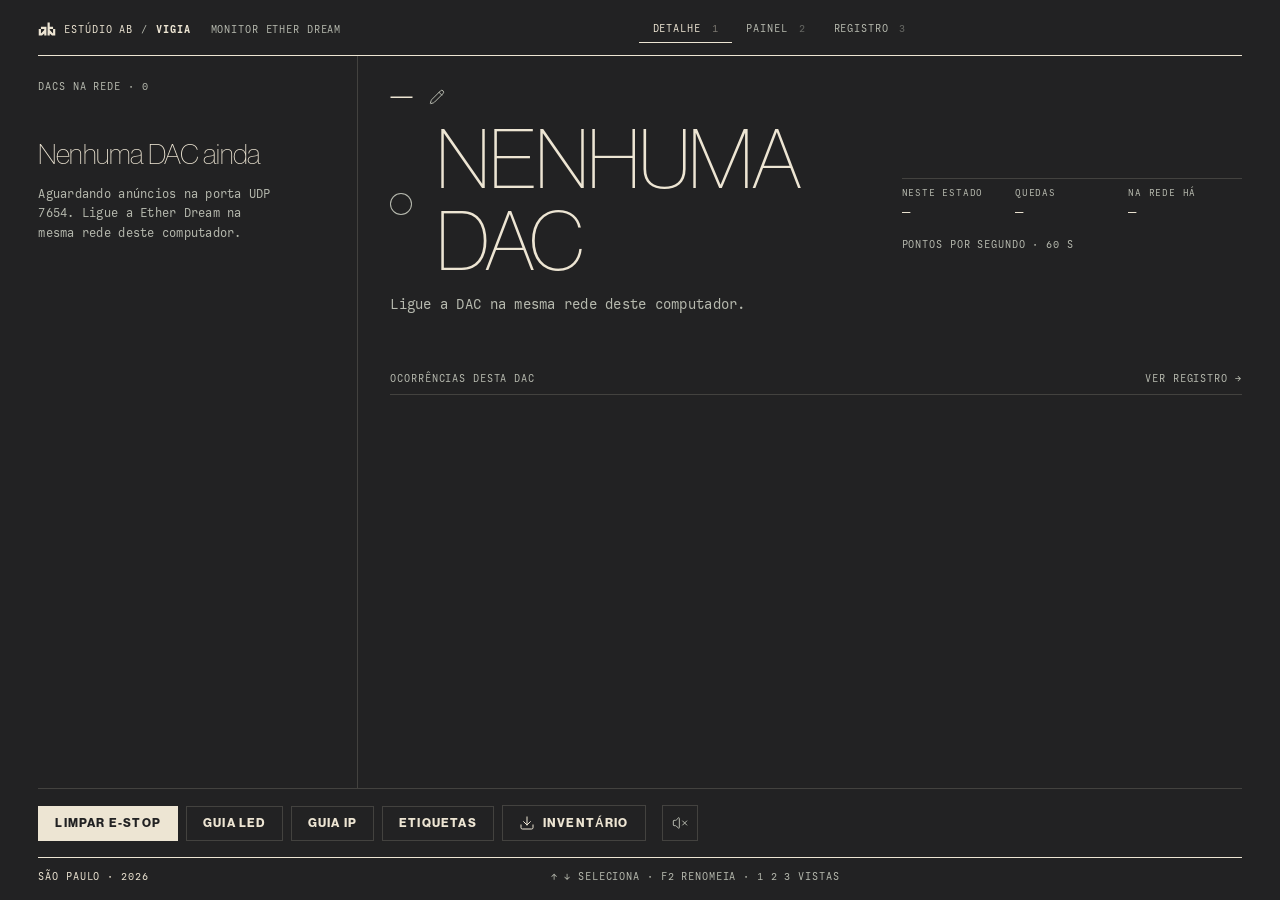
==== vigia/infra/web/static/index.html @ c15ce01a "Vigia 1.0.0: monitor de DACs Ether Dream Primeira versão do Vigia, monitor de rede para as DACs de l" ====
<!doctype html>
<html lang="pt-BR">
<head>
<meta charset="utf-8">
<meta name="viewport" content="width=device-width, initial-scale=1">
<meta name="vigia-token" content="{{TOKEN}}">
<title>Vigia</title>
<link rel="icon" href="assets/favicon.svg" type="image/svg+xml">
<link rel="stylesheet" href="colors_and_type.css">
<link rel="stylesheet" href="tema-escuro.css">
<link rel="stylesheet" href="app.css">
</head>
<body>
<div class="app" id="app">

  <header class="rail rail--top">
    <div class="rail__brand">
      <span class="glyph" data-logo="symbol"></span>
      <span>ESTÚDIO AB</span><span class="rail__sep">/</span><strong>VIGIA</strong>
      <span class="rail__muted">MONITOR ETHER DREAM</span>
    </div>
    <nav class="tabs" role="tablist" aria-label="Vistas">
      <button class="tab" role="tab" data-view="detalhe" aria-selected="true">DETALHE <kbd>1</kbd></button>
      <button class="tab" role="tab" data-view="painel" aria-selected="false">PAINEL <kbd>2</kbd></button>
      <button class="tab" role="tab" data-view="registro" aria-selected="false">REGISTRO <kbd>3</kbd> <span class="tab__badge" id="badge" hidden></span></button>
    </nav>
    <div class="rail__status">
      <span id="rail-mode" class="rail__flag" hidden></span>
      <span id="rail-placas" class="rail__muted"></span>
      <span id="rail-relogio"></span>
    </div>
  </header>

  <div class="alerta" id="alerta" role="alert" hidden>
    <span class="alerta__rotulo">ALERTA</span>
    <span class="alerta__texto" id="alerta-texto"></span>
    <span class="alerta__mais" id="alerta-mais"></span>
    <button class="btn btn--inv" id="alerta-ok">CIENTE</button>
  </div>

  <main class="vistas">
    <!-- DETALHE -->
    <section class="vista vista--detalhe" id="vista-detalhe" data-view="detalhe">
      <aside class="lista" aria-label="DACs na rede">
        <div class="eyebrow lista__head">
          <span>DACS NA REDE · <span id="contagem">0</span></span>
          <span id="resumo" class="lista__resumo"></span>
        </div>
        <ul class="lista__itens" id="lista" role="listbox" aria-label="DACs" tabindex="0"></ul>
        <div class="vazio" id="lista-vazia">
          <p class="vazio__titulo">Nenhuma DAC ainda</p>
          <p class="vazio__texto" id="vazio-texto">Aguardando anúncios na porta UDP 7654. Ligue a Ether Dream na mesma rede deste computador.</p>
        </div>
      </aside>

      <div class="detalhe" id="detalhe">
        <div class="hero">
          <div class="hero__principal">
            <div class="hero__id">
              <h2 class="hero__nome" id="d-nome" title="Duplo clique ou F2 para renomear">—</h2>
              <button class="icone-btn" id="d-lapis" aria-label="Renomear" data-icon="pencil"></button>
              <span class="hero__end mono" id="d-end"></span>
            </div>
            <div class="hero__estado">
              <span class="led led--xl" id="d-led"></span>
              <h1 class="estado" id="d-estado">NENHUMA DAC</h1>
            </div>
            <p class="motivo" id="d-motivo">Ligue a DAC na mesma rede deste computador.</p>
          </div>
          <div class="hero__lado">
            <dl class="meta" id="d-meta">
              <div><dt>NESTE ESTADO</dt><dd id="d-desde">—</dd></div>
              <div><dt>QUEDAS</dt><dd id="d-quedas">—</dd></div>
              <div><dt>NA REDE HÁ</dt><dd id="d-visto">—</dd></div>
            </dl>
            <figure class="spark" id="spark">
              <figcaption class="eyebrow"><span>PONTOS POR SEGUNDO · 60 S</span><span id="spark-valor" class="spark__valor"></span></figcaption>
              <svg id="spark-svg" preserveAspectRatio="none" role="img" aria-label="Taxa de pontos nos últimos 60 segundos"></svg>
              <div class="spark__tip" id="spark-tip" hidden></div>
            </figure>
          </div>
        </div>

        <div class="aviso" id="aviso" hidden>
          <span class="aviso__texto" id="aviso-texto"></span>
          <div class="aviso__acoes">
            <button class="btn btn--linha" id="aviso-pc" data-cmd>REDE DO PC</button>
            <button class="btn btn--linha" data-modal="ip">IP DA ED4</button>
          </div>
        </div>

        <div class="cartoes" id="cartoes"></div>

        <section class="recentes" aria-label="Ocorrências desta DAC">
          <div class="eyebrow recentes__head"><span>OCORRÊNCIAS DESTA DAC</span><button class="link" data-goto="registro">VER REGISTRO →</button></div>
          <ol class="recentes__lista" id="recentes"></ol>
        </section>
      </div>
    </section>

    <!-- PAINEL -->
    <section class="vista vista--painel" id="vista-painel" data-view="painel" hidden>
      <div class="painel__head">
        <p class="eyebrow">TODAS AS DACS · <span id="painel-contagem">0</span></p>
        <p class="painel__legenda" id="painel-legenda"></p>
      </div>
      <div class="painel" id="painel"></div>
    </section>

    <!-- REGISTRO -->
    <section class="vista vista--registro" id="vista-registro" data-view="registro" hidden>
      <div class="registro__head">
        <div class="filtros" role="group" aria-label="Filtro">
          <button class="chip is-on" data-filtro="todas">TODAS</button>
          <button class="chip" data-filtro="alertas">SÓ ALERTAS</button>
          <button class="chip" data-filtro="dac">SÓ A DAC SELECIONADA</button>
        </div>
        <button class="btn btn--linha" id="exportar-registro"><span data-icon="download"></span>EXPORTAR REGISTRO</button>
      </div>
      <table class="tabela">
        <thead><tr><th class="tabela__hora">HORÁRIO</th><th class="tabela__tipo">TIPO</th><th>OCORRÊNCIA</th></tr></thead>
        <tbody id="registro"></tbody>
      </table>
      <p class="vazio__texto registro__vazio" id="registro-vazio" hidden>Nada registrado ainda.</p>
    </section>
  </main>

  <footer class="acoes">
    <div class="acoes__botoes">
      <button class="btn btn--primario" id="btn-clear" data-cmd>LIMPAR E-STOP</button>
      <button class="btn btn--linha" data-modal="led">GUIA LED</button>
      <button class="btn btn--linha" data-modal="ip">GUIA IP</button>
      <button class="btn btn--linha" data-modal="etiquetas">ETIQUETAS</button>
      <button class="btn btn--linha" id="btn-inventario"><span data-icon="download"></span>INVENTÁRIO</button>
      <button class="icone-btn icone-btn--caixa" id="btn-som" aria-pressed="false" title="Som de alerta"></button>
    </div>
    <p class="log" id="log" aria-live="polite"></p>
  </footer>

  <div class="rail rail--bottom">
    <span>SÃO PAULO · 2026</span>
    <span id="rail-atalhos" class="rail__muted">↑ ↓ SELECIONA · F2 RENOMEIA · 1 2 3 VISTAS</span>
    <span id="rail-info"></span>
  </div>
</div>

<!-- confirmação do Clear E-Stop -->
<dialog class="modal modal--estreito" id="modal-confirmar">
  <header class="modal__rail"><span>CONFIRMAR</span><button class="icone-btn" data-fechar aria-label="Fechar" data-icon="x"></button></header>
  <div class="modal__corpo">
    <h3 class="modal__titulo" id="confirmar-titulo">A DAC pode estar tocando</h3>
    <p class="modal__texto">Conectar agora interrompe a saída do laser na Ether Dream 4. Envie o Clear E-Stop só se tiver certeza de que ninguém está usando o projetor.</p>
  </div>
  <footer class="modal__acoes">
    <button class="btn btn--linha" data-fechar>CANCELAR</button>
    <button class="btn btn--perigo" id="confirmar-ok">ENVIAR MESMO ASSIM</button>
  </footer>
</dialog>

<!-- guia do LED -->
<dialog class="modal" id="modal-led">
  <header class="modal__rail"><span>GUIA DO LED · ETHER DREAM 4</span><button class="icone-btn" data-fechar aria-label="Fechar" data-icon="x"></button></header>
  <div class="modal__corpo">
    <ul class="leds">
      <li><span class="led-fisico led-fisico--ciano"></span><b>VERDE-CIANO</b><span>Ociosa.</span></li>
      <li><span class="led-fisico led-fisico--branco"></span><b>BRANCO</b><span>Tocando.</span></li>
      <li><span class="led-fisico led-fisico--ciano"></span><b>E-STOP</b><span>O LED não muda. Só o Vigia mostra o E-stop.</span></li>
      <li><span class="led-fisico led-fisico--ciano led-fisico--pisca"></span><b>PISCANDO</b><span>Falha de rede: cabo, switch ou IP.</span></li>
      <li><span class="led-fisico led-fisico--vermelho"></span><b>VERMELHO</b><span>Veja o estado no Vigia. Em E-STOP, limpe. Travada, desligue por 1 minuto.</span></li>
    </ul>
    <p class="modal__nota">As cores acima são as do LED físico da placa, não da interface. Sem tabela oficial do fabricante: observadas em campo.</p>
  </div>
</dialog>

<!-- guia de IP -->
<dialog class="modal" id="modal-ip">
  <header class="modal__rail"><span>GUIA DE IP · <span id="ip-para">ETHER DREAM</span></span><button class="icone-btn" data-fechar aria-label="Fechar" data-icon="x"></button></header>
  <div class="modal__corpo guia">
    <section class="guia__secao">
      <h3 class="guia__titulo"><span class="guia__letra">A</span>MUDAR O COMPUTADOR <em>mais rápido</em></h3>
      <ol class="guia__passos">
        <li id="ip-passo-caminho"></li>
        <li>IP fixo na faixa da DAC: <code class="guia__valor" id="ip-pc"></code></li>
      </ol>
      <button class="btn btn--linha" id="ip-abrir-rede" data-cmd><span data-icon="external"></span>ABRIR AJUSTES DE REDE</button>
    </section>
    <section class="guia__secao">
      <h3 class="guia__titulo"><span class="guia__letra">B</span>MUDAR A ED4</h3>
      <ol class="guia__passos">
        <li>Cabo USB-C de dados no computador: a ED4 aparece como pendrive.</li>
        <li>Criar <code>ip.txt</code> na raiz, com valores para a rede deste computador<span id="ip-placa"></span>:
          <div class="codigo"><pre id="ip-txt"></pre><button class="btn btn--linha" id="ip-copiar"><span data-icon="copy"></span>COPIAR</button></div>
        </li>
        <li>Ejetar e religar a DAC.</li>
      </ol>
      <p class="modal__nota">Para voltar ao DHCP, apague o <code>ip.txt</code>. Sem servidor DHCP, DAC e computador usam 169.254.x.x e se encontram sozinhos.</p>
    </section>
  </div>
</dialog>

<!-- etiquetas -->
<dialog class="modal modal--largo" id="modal-etiquetas">
  <header class="modal__rail"><span>ETIQUETAS · ETHER DREAM</span><button class="icone-btn" data-fechar aria-label="Fechar" data-icon="x"></button></header>
  <div class="modal__corpo">
    <p class="modal__texto">Marque as DACs que vão para a folha. Cada etiqueta tem 70 × 32 mm, com nome, MAC e IP.</p>
    <div class="etiquetas" id="etiquetas"></div>
    <p class="vazio__texto" id="etiquetas-vazio" hidden>Nenhuma DAC para etiquetar.</p>
  </div>
  <footer class="modal__acoes">
    <button class="link" id="etiquetas-todas">MARCAR TODAS</button>
    <button class="btn btn--primario" id="etiquetas-imprimir"><span data-icon="printer"></span>IMPRIMIR</button>
  </footer>
</dialog>

<script src="assets/logo.js"></script>
<script type="module" src="js/app.js"></script>
</body>
</html>
---- vigia/infra/web/static/colors_and_type.css ----
/* ─────────────────────────────────────────────────────────────────
   Estúdio AB — design tokens
   Source: ESTÚDIO AB Brandbook (2025-01)
   ─────────────────────────────────────────────────────────────── */

/* Type — webfonts ----------------------------------------------- */
/* Both brand fonts are loaded locally from `fonts/`:
   • Neue Haas Grotesk Display (Linotype trial) — display + UI.
   • Calling Code (Regular + Bold) — mono / body / labels.
   No web substitutes; the brandbook spec is satisfied directly. */

@font-face {
  font-family: 'Neue Haas Grotesk Display';
  font-weight: 200;
  font-style: normal;
  font-display: swap;
  src: url('fonts/NeueHaasGrotDisp-25XThin-Trial.otf') format('opentype');
}
@font-face {
  font-family: 'Neue Haas Grotesk Display';
  font-weight: 200;
  font-style: italic;
  font-display: swap;
  src: url('fonts/NeueHaasGrotDisp-26XThinItalic-Trial.otf') format('opentype');
}
@font-face {
  font-family: 'Neue Haas Grotesk Display';
  font-weight: 300;
  font-style: normal;
  font-display: swap;
  src: url('fonts/NeueHaasGrotDisp-35Thin-Trial.otf') format('opentype');
}
@font-face {
  font-family: 'Neue Haas Grotesk Display';
  font-weight: 300;
  font-style: italic;
  font-display: swap;
  src: url('fonts/NeueHaasGrotDisp-36ThinItalic-Trial.otf') format('opentype');
}
@font-face {
  font-family: 'Neue Haas Grotesk Display';
  font-weight: 400;
  font-style: normal;
  font-display: swap;
  src: url('fonts/NeueHaasGrotDisp-55Roman-Trial.otf') format('opentype');
}
@font-face {
  font-family: 'Neue Haas Grotesk Display';
  font-weight: 400;
  font-style: italic;
  font-display: swap;
  src: url('fonts/NeueHaasGrotDisp-56Italic-Trial.otf') format('opentype');
}
@font-face {
  font-family: 'Neue Haas Grotesk Display';
  font-weight: 500;
  font-style: normal;
  font-display: swap;
  src: url('fonts/NeueHaasGrotDisp-65Medium-Trial.otf') format('opentype');
}
@font-face {
  font-family: 'Neue Haas Grotesk Display';
  font-weight: 500;
  font-style: italic;
  font-display: swap;
  src: url('fonts/NeueHaasGrotDisp-66MediumItalic-Trial.otf') format('opentype');
}
@font-face {
  font-family: 'Neue Haas Grotesk Display';
  font-weight: 700;
  font-style: normal;
  font-display: swap;
  src: url('fonts/NeueHaasGrotDisp-75Bold-Trial.otf') format('opentype');
}
@font-face {
  font-family: 'Neue Haas Grotesk Display';
  font-weight: 700;
  font-style: italic;
  font-display: swap;
  src: url('fonts/NeueHaasGrotDisp-76BoldItalic-Trial.otf') format('opentype');
}
@font-face {
  font-family: 'Neue Haas Grotesk Display';
  font-weight: 900;
  font-style: normal;
  font-display: swap;
  src: url('fonts/NeueHaasGrotDisp-95Black-Trial.otf') format('opentype');
}
@font-face {
  font-family: 'Neue Haas Grotesk Display';
  font-weight: 900;
  font-style: italic;
  font-display: swap;
  src: url('fonts/NeueHaasGrotDisp-96BlackItalic-Trial.otf') format('opentype');
}

@import url('https://fonts.googleapis.com/css2?family=Sometype+Mono:wght@400;500;700&display=swap'); /* legacy fallback */

@font-face {
  font-family: 'Calling Code';
  font-weight: 400;
  font-style: normal;
  font-display: swap;
  src: url('fonts/CallingCode-Regular.otf') format('opentype');
}

@font-face {
  font-family: 'Calling Code';
  font-weight: 700;
  font-style: normal;
  font-display: swap;
  src: url('fonts/CallingCode-Bold.ttf') format('truetype');
}

:root {
  /* ───── Primary palette (neutrals) ───────────────────────────── */
  --ab-ink:        #222223; /* near-black, brand "preto" */
  --ab-bark:      #453B32;  /* warm dark brown */
  --ab-sage:     #B7BAAF;   /* desaturated green-grey — the brandbook background */
  --ab-bone:    #EDE5D3;    /* warm off-white */

  /* ───── Secondary palette (accents) ──────────────────────────── */
  --ab-ember:    #BF4128;   /* burnt orange/red */
  --ab-amber:    #EEA244;   /* warm yellow */
  --ab-steel:    #4B657E;   /* slate blue */
  --ab-plum:     #582D40;   /* deep wine */
  --ab-moss:     #89993E;   /* olive green */
  --ab-garnet:   #8A1D33;   /* deep red */

  /* ───── Semantic surfaces ────────────────────────────────────── */
  --ab-bg:        var(--ab-bone);   /* canonical brandbook background — warm paper */
  --ab-bg-sage:   var(--ab-sage);   /* secondary surface (cool grey-green) */
  --ab-bg-ink:    var(--ab-ink);    /* dark mode */
  --ab-fg:        var(--ab-ink);    /* default text on light bg */
  --ab-fg-muted:  #45463F;          /* darker sage for de-emphasised text */
  --ab-fg-inv:    var(--ab-bone);   /* text on dark bg */
  --ab-rule:      var(--ab-ink);    /* hairline rules — full ink */
  --ab-rule-soft: rgba(34, 34, 35, 0.18);

  /* ───── Typography ───────────────────────────────────────────── */
  --ab-font-sans: 'Neue Haas Grotesk Display', 'Helvetica Neue', Helvetica, Arial, sans-serif;
  --ab-font-mono: 'Calling Code', 'Sometype Mono', ui-monospace, 'SFMono-Regular', Menlo, monospace;
  --ab-font-display: var(--ab-font-sans);

  --ab-w-thin:    200;
  --ab-w-regular: 400;
  --ab-w-medium:  500;
  --ab-w-bold:    700;

  --ab-tracking-tight:  -0.02em;
  --ab-tracking-normal:  0;
  --ab-tracking-wide:   0.08em;   /* used in eyebrow/header rules */
  --ab-tracking-mono:   0.02em;

  --ab-leading-tight: 1.05;
  --ab-leading-snug:  1.25;
  --ab-leading-body:  1.5;

  /* Type scale — calibrated against brandbook page proportions */
  --ab-size-display: clamp(64px, 10vw, 160px);
  --ab-size-h1:      clamp(40px, 5vw, 72px);
  --ab-size-h2:      clamp(28px, 3.4vw, 44px);
  --ab-size-h3:      20px;
  --ab-size-body:    15px;
  --ab-size-small:   13px;
  --ab-size-eyebrow: 11px;

  /* ───── Spacing (8pt scale) ──────────────────────────────────── */
  --ab-space-1:  4px;
  --ab-space-2:  8px;
  --ab-space-3:  12px;
  --ab-space-4:  16px;
  --ab-space-5:  24px;
  --ab-space-6:  32px;
  --ab-space-7:  48px;
  --ab-space-8:  64px;
  --ab-space-9:  96px;
  --ab-space-10: 128px;

  /* ───── Radii — squared identity, used sparingly ─────────────── */
  --ab-radius-0: 0px;
  --ab-radius-1: 2px;
  --ab-radius-2: 4px;
  --ab-radius-pill: 999px;

  /* ───── Borders & rules ──────────────────────────────────────── */
  --ab-border-hair:  1px solid var(--ab-rule);
  --ab-border-soft:  1px solid var(--ab-rule-soft);

  /* ───── Elevation — flat brand, very minimal shadow ──────────── */
  --ab-shadow-0: none;
  --ab-shadow-1: 0 1px 0 rgba(34,34,35,0.12);
  --ab-shadow-2: 0 8px 24px rgba(34,34,35,0.10);

        /* ───── Signature gradient ──────────────────────────────────── */
  /* A wide horizontal sweep — plum on the left, steel under-shadowing
     it, sage filling the centre, moss subtly bleeding up from below,
     amber on the right. Matches the brandbook gradient field reference
     (assets/gradient_field.png). */
  --ab-gradient-signature:
    radial-gradient(70% 110% at -5% 70%,  var(--ab-steel) 0%, transparent 55%),
    radial-gradient(50% 130% at -2% 25%,  var(--ab-plum)  0%, transparent 60%),
    radial-gradient(45% 130% at 102% 50%, var(--ab-amber) 0%, transparent 55%),
    radial-gradient(80% 60% at 55% 130%,  var(--ab-moss)  0%, transparent 75%),
    var(--ab-sage);

  /* Motion */
  --ab-ease:        cubic-bezier(0.22, 1, 0.36, 1);
  --ab-ease-quick:  cubic-bezier(0.4, 0, 0.2, 1);
  --ab-dur-fast:    140ms;
  --ab-dur-base:    240ms;
  --ab-dur-slow:    520ms;
}

/* ───── Semantic typography classes ───────────────────────────── */
.ab-display {
  font-family: var(--ab-font-display);
  font-weight: var(--ab-w-thin);
  font-size: var(--ab-size-display);
  line-height: var(--ab-leading-tight);
  letter-spacing: var(--ab-tracking-tight);
  color: var(--ab-fg);
}

.ab-h1 {
  font-family: var(--ab-font-sans);
  font-weight: var(--ab-w-thin);
  font-size: var(--ab-size-h1);
  line-height: var(--ab-leading-tight);
  letter-spacing: var(--ab-tracking-tight);
}

.ab-h2 {
  font-family: var(--ab-font-sans);
  font-weight: var(--ab-w-bold);
  font-size: var(--ab-size-h2);
  line-height: var(--ab-leading-snug);
  letter-spacing: var(--ab-tracking-tight);
  text-transform: uppercase;
}

.ab-h3 {
  font-family: var(--ab-font-sans);
  font-weight: var(--ab-w-bold);
  font-size: var(--ab-size-h3);
  line-height: var(--ab-leading-snug);
  text-transform: uppercase;
}

.ab-eyebrow {
  font-family: var(--ab-font-mono);
  font-weight: var(--ab-w-regular);
  font-size: var(--ab-size-eyebrow);
  line-height: 1;
  letter-spacing: var(--ab-tracking-wide);
  text-transform: uppercase;
  color: var(--ab-fg);
}

.ab-body {
  font-family: var(--ab-font-mono);
  font-weight: var(--ab-w-regular);
  font-size: var(--ab-size-body);
  line-height: var(--ab-leading-body);
  color: var(--ab-fg);
}

.ab-body-sans {
  font-family: var(--ab-font-sans);
  font-weight: var(--ab-w-regular);
  font-size: var(--ab-size-body);
  line-height: var(--ab-leading-body);
  letter-spacing: 0;
  color: var(--ab-fg);
}

.ab-small {
  font-family: var(--ab-font-mono);
  font-size: var(--ab-size-small);
  line-height: var(--ab-leading-snug);
  letter-spacing: var(--ab-tracking-mono);
}

.ab-mono {
  font-family: var(--ab-font-mono);
  letter-spacing: var(--ab-tracking-mono);
}

/* ───── Brandbook page chrome — rules with corner labels ───── */
.ab-page-rule-top,
.ab-page-rule-bottom {
  position: relative;
  border-top: var(--ab-border-hair);
  display: flex;
  justify-content: space-between;
  padding: 8px 0 0;
  font-family: var(--ab-font-mono);
  font-size: var(--ab-size-eyebrow);
  letter-spacing: var(--ab-tracking-wide);
  text-transform: uppercase;
}
---- vigia/infra/web/static/tema-escuro.css ----
/* ─────────────────────────────────────────────────────────────────
   Vigia — modo escuro do design system Estúdio AB
   A superfície passa a ser ink (--ab-bg-ink, prevista pelo sistema
   como "dark mode") e o texto, bone. Só os aliases semânticos mudam:
   a paleta, a tipografia e os demais tokens vêm de colors_and_type.css.
   ─────────────────────────────────────────────────────────────── */
:root {
  --ab-bg:        var(--ab-ink);
  --ab-fg:        var(--ab-bone);
  --ab-fg-muted:  var(--ab-sage);            /* sage sobre ink: par válido do brandbook */
  --ab-fg-inv:    var(--ab-ink);
  --ab-rule:      var(--ab-bone);
  --ab-rule-soft: rgba(237, 229, 211, 0.16);
  color-scheme: dark;
}
---- vigia/infra/web/static/app.css ----
/* ─────────────────────────────────────────────────────────────────
   Vigia — interface
   Tokens: colors_and_type.css (design system) + tema-escuro.css.
   Aqui só composição e os aliases de estado da aplicação.
   ─────────────────────────────────────────────────────────────── */

:root {
  /* níveis de estado → acentos da paleta, cada um isolado contra o ink */
  --nv-ok:     var(--ab-moss);
  --nv-ativo:  var(--ab-bone);   /* tocando: o LED da ED4 fica branco */
  --nv-alerta: var(--ab-amber);
  --nv-erro:   var(--ab-ember);
  --nv-off:    var(--ab-fg-muted);

  --selecao: var(--ab-bark);
  --margem: clamp(20px, 3vw, 40px);
  --lista-w: 320px;
}

* { box-sizing: border-box; }
html, body { height: 100%; }
body {
  margin: 0;
  background: var(--ab-bg);
  color: var(--ab-fg);
  font-family: var(--ab-font-mono);
  font-size: var(--ab-size-small);
  letter-spacing: var(--ab-tracking-mono);
  line-height: var(--ab-leading-snug);
  -webkit-font-smoothing: antialiased;
  overflow: hidden;
}
button { font: inherit; color: inherit; letter-spacing: inherit; }
[hidden] { display: none !important; }
:focus-visible { outline: 2px solid var(--ab-sage); outline-offset: 3px; border-radius: 0; }
.mono { font-family: var(--ab-font-mono); letter-spacing: var(--ab-tracking-mono); }
.eyebrow {
  font-family: var(--ab-font-mono); font-size: var(--ab-size-eyebrow); letter-spacing: var(--ab-tracking-wide);
  text-transform: uppercase; color: var(--ab-fg-muted); margin: 0;
}
kbd { font: inherit; opacity: .45; margin-left: 4px; }
.ico { display: block; flex: none; }

/* ── moldura ─────────────────────────────────────────────────────── */
.app {
  height: 100vh;
  display: grid;
  grid-template-rows: auto auto 1fr auto auto;
  grid-template-columns: minmax(0, 1fr);
  padding: 0 var(--margem);
}
/* linhas fixas: a faixa de alerta oculta não pode empurrar o rodapé */
.rail--top { grid-row: 1; }
.alerta { grid-row: 2; }
.vistas { grid-row: 3; }
.acoes { grid-row: 4; }
.app > .rail--bottom { grid-row: 5; }

.rail {
  display: flex; align-items: center; justify-content: space-between; gap: var(--ab-space-5);
  font-family: var(--ab-font-mono); font-size: var(--ab-size-eyebrow);
  letter-spacing: var(--ab-tracking-wide); text-transform: uppercase;
}
.rail--top { border-bottom: var(--ab-border-hair); padding: var(--ab-space-4) 0 var(--ab-space-3); }
.rail--bottom { border-top: var(--ab-border-hair); padding: var(--ab-space-3) 0 var(--ab-space-4); }
.rail__brand { display: flex; align-items: center; gap: var(--ab-space-2); white-space: nowrap; }
.rail__brand strong { font-weight: 700; }
.rail__sep, .rail__muted { color: var(--ab-fg-muted); }
.rail__brand .rail__muted { margin-left: var(--ab-space-3); }
.rail__status { display: flex; gap: var(--ab-space-5); align-items: center; white-space: nowrap; min-width: 0; overflow: hidden; }
.rail__flag { border: 1px solid var(--nv-alerta); color: var(--nv-alerta); padding: 2px 8px; border-radius: var(--ab-radius-pill); }
.glyph { display: inline-block; width: 18px; height: 18px; color: var(--ab-fg); }
.glyph svg { display: block; width: 100%; height: 100%; }

.tabs { display: flex; gap: 0; }
.tab {
  background: none; border: 0; cursor: pointer; padding: 6px 14px; white-space: nowrap;
  font-family: var(--ab-font-mono); font-size: var(--ab-size-eyebrow); letter-spacing: var(--ab-tracking-wide);
  color: var(--ab-fg-muted); border-bottom: 1px solid transparent;
  transition: color var(--ab-dur-fast) var(--ab-ease-quick);
}
.tab:hover { color: var(--ab-fg); }
.tab[aria-selected="true"] { color: var(--ab-fg); border-bottom-color: var(--ab-fg); }
.tab__badge {
  display: inline-block; min-width: 18px; padding: 1px 6px; margin-left: 4px; border-radius: var(--ab-radius-pill);
  background: var(--nv-erro); color: var(--ab-bone); text-align: center;
}

/* ── faixa de alerta ─────────────────────────────────────────────── */
.alerta {
  display: flex; align-items: center; gap: var(--ab-space-4);
  margin: var(--ab-space-3) 0 0; padding: var(--ab-space-3) var(--ab-space-4);
  background: var(--nv-erro); color: var(--ab-bone);
  animation: entra var(--ab-dur-base) var(--ab-ease);
}
.alerta__rotulo { font-family: var(--ab-font-sans); font-weight: 700; letter-spacing: 0.1em; font-size: 12px; }
.alerta__texto { flex: 1; font-size: var(--ab-size-body); }
.alerta__mais { opacity: .8; }

/* ── vistas ──────────────────────────────────────────────────────── */
.vistas { min-height: 0; position: relative; }
.vista { height: 100%; min-height: 0; animation: surge var(--ab-dur-base) var(--ab-ease); }
.vista--detalhe { display: grid; grid-template-columns: var(--lista-w) minmax(0, 1fr); }

/* lista */
.lista {
  display: flex; flex-direction: column; min-height: 0;
  border-right: var(--ab-border-soft); padding: var(--ab-space-5) var(--ab-space-5) var(--ab-space-5) 0;
}
.lista__head { display: flex; justify-content: space-between; gap: var(--ab-space-3); padding-bottom: var(--ab-space-3); }
.lista__resumo { display: flex; gap: var(--ab-space-3); }
.lista__resumo span { display: inline-flex; align-items: center; gap: 5px; }
.lista__itens { list-style: none; margin: 0; padding: 0; overflow-y: auto; min-height: 0; outline: none; }
.item {
  position: relative; display: grid; grid-template-columns: 14px 1fr auto 24px; align-items: center;
  gap: 0 var(--ab-space-3); padding: 10px var(--ab-space-3) 10px var(--ab-space-4); cursor: pointer;
  border-bottom: var(--ab-border-soft);
  transition: background var(--ab-dur-fast) var(--ab-ease-quick);
}
.item:hover { background: rgba(69, 59, 50, 0.45); }
.item[aria-selected="true"] { background: var(--selecao); }
.item[aria-selected="true"]::before { content: ""; position: absolute; left: 0; top: 0; bottom: 0; width: 2px; background: var(--ab-fg); }
.item__txt { min-width: 0; display: flex; flex-direction: column; gap: 2px; }
.item__nome {
  font-family: var(--ab-font-sans); font-weight: 500; font-size: 15px; letter-spacing: 0.02em;
  text-transform: uppercase; white-space: nowrap; overflow: hidden; text-overflow: ellipsis;
}
.item__sub { color: var(--ab-fg-muted); font-size: 11.5px; white-space: nowrap; }
.item__estado { font-size: var(--ab-size-eyebrow); letter-spacing: var(--ab-tracking-wide); color: var(--ab-fg-muted); }
.item__estado[data-nivel="erro"] { color: var(--ab-fg); }
.item__estado[data-nivel="alerta"] { color: var(--nv-alerta); }
.item .icone-btn { opacity: 0; }
.item:hover .icone-btn, .item[aria-selected="true"] .icone-btn { opacity: .7; }
.item--off .item__nome, .item--off .item__sub { opacity: .55; }

/* LED de estado: ponto sólido; off = anel */
.led { width: 10px; height: 10px; border-radius: 50%; background: var(--nv-off); flex: none; }
.led[data-nivel="ok"] { background: var(--nv-ok); }
.led[data-nivel="ativo"] { background: var(--nv-ativo); }
.led[data-nivel="alerta"] { background: var(--nv-alerta); }
.led[data-nivel="erro"] { background: var(--nv-erro); }
.led[data-nivel="off"], .led:not([data-nivel]) { background: transparent; box-shadow: inset 0 0 0 1px var(--nv-off); }
.led--xl { width: 22px; height: 22px; }
.led--sm { width: 7px; height: 7px; }

/* vazio */
.vazio { padding: var(--ab-space-6) 0; }
.vazio__titulo { font-family: var(--ab-font-sans); font-weight: 200; font-size: 28px; letter-spacing: var(--ab-tracking-tight); margin: 0 0 var(--ab-space-3); }
.vazio__texto { color: var(--ab-fg-muted); margin: 0; max-width: 34ch; line-height: var(--ab-leading-body); }

/* detalhe */
.detalhe { min-height: 0; overflow-y: auto; padding: var(--ab-space-5) 0 var(--ab-space-5) var(--ab-space-6); }
.hero { display: grid; grid-template-columns: minmax(0, 1fr) minmax(260px, 340px); gap: var(--ab-space-6); align-items: end; }
.hero__id { display: flex; align-items: center; gap: var(--ab-space-3); min-height: 34px; }
.hero__nome {
  font-family: var(--ab-font-sans); font-weight: 500; font-size: 22px; letter-spacing: 0.04em;
  text-transform: uppercase; margin: 0; cursor: text;
}
.hero__end { color: var(--ab-fg-muted); margin-left: var(--ab-space-3); }
.hero__estado { display: flex; align-items: center; gap: var(--ab-space-5); margin: var(--ab-space-2) 0 var(--ab-space-2); }
.estado {
  font-family: var(--ab-font-display); font-weight: var(--ab-w-thin); letter-spacing: var(--ab-tracking-tight);
  font-size: clamp(48px, 6.4vw, 96px); line-height: 1; margin: 0; color: var(--ab-fg);
}
.estado[data-nivel="ok"] { color: var(--nv-ok); }
.estado[data-nivel="alerta"] { color: var(--nv-alerta); }
.estado[data-nivel="off"] { color: var(--nv-off); }
/* erro: bloco sólido em ember — legível de longe, sem depender de traço fino colorido */
.estado[data-nivel="erro"] { background: var(--nv-erro); color: var(--ab-bone); padding: 4px 18px 8px 14px; }
.motivo { margin: 0; font-size: var(--ab-size-body); color: var(--ab-fg-muted); line-height: var(--ab-leading-body); }

.hero__lado { display: flex; flex-direction: column; gap: var(--ab-space-4); }
.meta { display: grid; grid-template-columns: repeat(3, 1fr); margin: 0; border-top: var(--ab-border-soft); }
.meta div { padding: var(--ab-space-2) 0 0; }
.meta dt { font-size: 10px; letter-spacing: var(--ab-tracking-wide); color: var(--ab-fg-muted); }
.meta dd { margin: 4px 0 0; font-size: var(--ab-size-body); }

.spark { margin: 0; position: relative; }
.spark figcaption { display: flex; justify-content: space-between; margin-bottom: var(--ab-space-2); }
.spark__valor { color: var(--ab-fg); }
.spark svg { display: block; width: 100%; height: 56px; overflow: visible; }
.spark__linha { fill: none; stroke: var(--ab-fg); stroke-width: 2; vector-effect: non-scaling-stroke; stroke-linejoin: round; }
.spark__base { stroke: var(--ab-rule-soft); stroke-width: 1; vector-effect: non-scaling-stroke; }
.spark__mira { stroke: var(--ab-fg-muted); stroke-width: 1; vector-effect: non-scaling-stroke; }
.spark__tip {
  position: absolute; top: 18px; transform: translateX(-50%); pointer-events: none; white-space: nowrap;
  background: var(--ab-bone); color: var(--ab-ink); padding: 3px 8px; font-size: 11px;
}

/* aviso de rede */
.aviso {
  display: flex; align-items: center; justify-content: space-between; gap: var(--ab-space-4);
  margin-top: var(--ab-space-5); padding: var(--ab-space-3) var(--ab-space-3) var(--ab-space-3) var(--ab-space-4);
  border: 1px solid var(--nv-alerta); color: var(--nv-alerta); font-size: var(--ab-size-body);
}
.aviso__acoes { display: flex; gap: var(--ab-space-2); }

/* cartões de parâmetros */
.cartoes { display: grid; grid-template-columns: repeat(2, minmax(0, 1fr)); gap: var(--ab-space-4); margin-top: var(--ab-space-5); }
.cartao { border: var(--ab-border-soft); padding: var(--ab-space-4) var(--ab-space-5) var(--ab-space-3); }
.cartao__titulo { margin-bottom: var(--ab-space-2); }
.param {
  display: grid; grid-template-columns: 10px minmax(120px, 0.8fr) minmax(0, 1.4fr); align-items: center;
  gap: var(--ab-space-3); padding: 7px 0; border-top: var(--ab-border-soft);
}
.param:first-of-type { border-top: 0; }
.param .led { width: 7px; height: 7px; }
.param__k { font-size: var(--ab-size-eyebrow); letter-spacing: var(--ab-tracking-wide); text-transform: uppercase; color: var(--ab-fg-muted); }
.param__v { font-size: var(--ab-size-small); overflow-wrap: anywhere; }
.param__v[data-nivel="alerta"] { color: var(--nv-alerta); }
.param__v[data-nivel="erro"] { color: var(--ab-fg); font-weight: 700; }
.barra { height: 3px; background: var(--ab-rule-soft); margin-top: 6px; }
.barra > i { display: block; height: 100%; background: var(--ab-fg); transition: width var(--ab-dur-base) var(--ab-ease); }
.detalhe--off .cartao { opacity: .5; }

/* ocorrências recentes */
.recentes { margin-top: var(--ab-space-6); }
.recentes__head { display: flex; justify-content: space-between; border-bottom: var(--ab-border-soft); padding-bottom: var(--ab-space-2); }
.recentes__lista { list-style: none; margin: 0; padding: 0; }
.recentes__lista li, .tabela td { font-size: var(--ab-size-small); }
.recentes__lista li { display: grid; grid-template-columns: 76px 10px 1fr; gap: var(--ab-space-3); align-items: center; padding: 6px 0; border-bottom: var(--ab-border-soft); }
.hora { color: var(--ab-fg-muted); font-variant-numeric: tabular-nums; }

/* painel */
.vista--painel { overflow-y: auto; padding: var(--ab-space-5) 0; }
.painel__head { display: flex; flex-wrap: wrap; justify-content: space-between; align-items: baseline; gap: var(--ab-space-3); margin-bottom: var(--ab-space-4); }
.painel__legenda { margin: 0; display: flex; gap: var(--ab-space-4); color: var(--ab-fg-muted); font-size: var(--ab-size-eyebrow); letter-spacing: var(--ab-tracking-wide); }
.painel__legenda { flex-wrap: wrap; }
.painel__legenda span { display: inline-flex; align-items: center; gap: 6px; white-space: nowrap; }
.painel { display: grid; grid-template-columns: repeat(auto-fill, minmax(280px, 1fr)); gap: var(--ab-space-4); }
.tile {
  text-align: left; background: none; border: var(--ab-border-soft); padding: var(--ab-space-4) var(--ab-space-5) var(--ab-space-5);
  cursor: pointer; display: flex; flex-direction: column; gap: var(--ab-space-2); min-height: 168px;
  transition: border-color var(--ab-dur-fast) var(--ab-ease-quick);
}
.tile:hover { border-color: var(--ab-fg); }
.tile__topo { display: flex; align-items: center; gap: var(--ab-space-2); font-size: var(--ab-size-eyebrow); letter-spacing: var(--ab-tracking-wide); }
.tile__estado[data-nivel="ok"] { color: var(--nv-ok); }
.tile__estado[data-nivel="alerta"] { color: var(--nv-alerta); }
.tile__estado[data-nivel="off"] { color: var(--nv-off); }
.tile__nome {
  font-family: var(--ab-font-display); font-weight: var(--ab-w-thin); font-size: 38px; letter-spacing: var(--ab-tracking-tight);
  line-height: 1.05; text-transform: uppercase; margin-top: auto; overflow: hidden; text-overflow: ellipsis; white-space: nowrap;
}
.tile__info { display: flex; justify-content: space-between; color: var(--ab-fg-muted); gap: var(--ab-space-3); }
.tile[data-nivel="erro"] { background: var(--nv-erro); border-color: var(--nv-erro); color: var(--ab-bone); }
.tile[data-nivel="erro"] .tile__info { color: var(--ab-bone); }
.tile[data-nivel="erro"] .led { background: var(--ab-bone); }
.tile[data-nivel="off"] { opacity: .55; }
.tile[aria-current="true"] { outline: 1px solid var(--ab-fg); outline-offset: 3px; }

/* registro */
.vista--registro { display: flex; flex-direction: column; min-height: 0; padding: var(--ab-space-5) 0; overflow-y: auto; }
.registro__head { display: flex; justify-content: space-between; align-items: center; margin-bottom: var(--ab-space-4); }
.filtros { display: flex; gap: var(--ab-space-2); }
.chip {
  border: var(--ab-border-soft); background: none; border-radius: var(--ab-radius-pill); padding: 5px 14px; cursor: pointer;
  font-size: var(--ab-size-eyebrow); letter-spacing: var(--ab-tracking-wide); color: var(--ab-fg-muted);
}
.chip:hover { color: var(--ab-fg); }
.chip.is-on { background: var(--ab-fg); color: var(--ab-ink); border-color: var(--ab-fg); }
.tabela { width: 100%; border-collapse: collapse; }
.tabela th {
  text-align: left; font-weight: 400; font-size: 10px; letter-spacing: var(--ab-tracking-wide); color: var(--ab-fg-muted);
  border-bottom: var(--ab-border-hair); padding: 0 var(--ab-space-3) var(--ab-space-2) 0;
}
.tabela td { padding: 8px var(--ab-space-3) 8px 0; border-bottom: var(--ab-border-soft); vertical-align: middle; }
.tabela__hora { width: 96px; }
.tabela__tipo { width: 140px; }
.tabela td.tipo { display: flex; align-items: center; gap: 8px; font-size: var(--ab-size-eyebrow); letter-spacing: var(--ab-tracking-wide); color: var(--ab-fg-muted); }
.tabela tr[data-alerta="true"] td:last-child { color: var(--ab-fg); font-weight: 700; }
.registro__vazio { padding-top: var(--ab-space-5); }

/* rodapé de ações */
.acoes { display: flex; align-items: center; justify-content: space-between; gap: var(--ab-space-5); padding: var(--ab-space-4) 0; border-top: var(--ab-border-soft); }
.acoes__botoes { display: flex; align-items: center; gap: var(--ab-space-2); }
.log { margin: 0; color: var(--ab-fg-muted); text-align: right; white-space: nowrap; overflow: hidden; text-overflow: ellipsis; min-width: 0; }
.log[data-alerta="true"] { color: var(--nv-alerta); }

/* botões: maiúsculas, bold, cantos retos; hover inverte o preenchimento */
.btn {
  display: inline-flex; align-items: center; gap: 8px; cursor: pointer; white-space: nowrap;
  font-family: var(--ab-font-sans); font-weight: 700; font-size: 12px; letter-spacing: 0.1em; text-transform: uppercase;
  padding: 9px 16px; border: 1px solid var(--ab-fg); border-radius: 0; background: none; color: var(--ab-fg);
  transition: background var(--ab-dur-fast) var(--ab-ease-quick), color var(--ab-dur-fast) var(--ab-ease-quick);
}
.btn:hover { background: var(--ab-fg); color: var(--ab-ink); }
.btn:active { transform: scale(0.98); opacity: .9; }
.btn--linha { border-color: var(--ab-rule-soft); }
.btn--linha:hover { border-color: var(--ab-fg); }
.btn--primario { background: var(--ab-fg); color: var(--ab-ink); }
.btn--primario:hover { background: transparent; color: var(--ab-fg); }
.btn--perigo, .btn--primario.is-urgente { background: var(--nv-erro); border-color: var(--nv-erro); color: var(--ab-bone); }
.btn--perigo:hover, .btn--primario.is-urgente:hover { background: transparent; color: var(--ab-fg); border-color: var(--nv-erro); }
.btn--inv { border-color: var(--ab-bone); color: var(--ab-bone); padding: 6px 12px; }
.btn--inv:hover { background: var(--ab-bone); color: var(--nv-erro); }
.btn[disabled] { opacity: .35; pointer-events: none; }
.icone-btn {
  display: inline-grid; place-items: center; width: 24px; height: 24px; padding: 0; border: 0; background: none;
  color: var(--ab-fg-muted); cursor: pointer; transition: color var(--ab-dur-fast) var(--ab-ease-quick);
}
.icone-btn:hover { color: var(--ab-fg); }
.icone-btn--caixa { width: 36px; height: 36px; border: 1px solid var(--ab-rule-soft); margin-left: var(--ab-space-2); }
.icone-btn--caixa[aria-pressed="true"] { color: var(--ab-fg); border-color: var(--ab-fg); }
.link { background: none; border: 0; padding: 0; cursor: pointer; color: var(--ab-fg-muted); font-size: var(--ab-size-eyebrow); letter-spacing: var(--ab-tracking-wide); }
.link:hover { color: var(--ab-fg); }
.app.somente-leitura [data-cmd] { display: none; }

/* renomear no lugar */
.renomear {
  font: inherit; letter-spacing: inherit; text-transform: uppercase; color: var(--ab-fg); background: var(--ab-ink);
  border: 1px solid var(--ab-fg); border-radius: var(--ab-radius-1); padding: 2px 6px; width: 100%; max-width: 22ch; outline: none;
}

/* ── modais ──────────────────────────────────────────────────────── */
.modal {
  background: var(--ab-ink); color: var(--ab-fg); border: var(--ab-border-hair); padding: 0 var(--ab-space-6);
  width: min(640px, calc(100vw - 48px)); max-height: calc(100vh - 64px);
}
.modal[open] { animation: surge var(--ab-dur-base) var(--ab-ease); }
.modal--estreito { width: min(480px, calc(100vw - 48px)); }
.modal--largo { width: min(880px, calc(100vw - 48px)); }
.modal::backdrop { background: rgba(34, 34, 35, 0.78); }
.modal__rail {
  display: flex; justify-content: space-between; align-items: center; padding: var(--ab-space-4) 0 var(--ab-space-3);
  border-bottom: var(--ab-border-hair); font-size: var(--ab-size-eyebrow); letter-spacing: var(--ab-tracking-wide);
}
.modal__corpo { padding: var(--ab-space-5) 0; }
.modal__titulo { font-family: var(--ab-font-display); font-weight: var(--ab-w-thin); font-size: 34px; letter-spacing: var(--ab-tracking-tight); margin: 0 0 var(--ab-space-3); line-height: 1.1; }
.modal__texto { margin: 0 0 var(--ab-space-4); line-height: var(--ab-leading-body); color: var(--ab-fg-muted); }
.modal__nota { margin: var(--ab-space-4) 0 0; font-size: 11.5px; color: var(--ab-fg-muted); line-height: var(--ab-leading-body); }
.modal__acoes { display: flex; justify-content: flex-end; align-items: center; gap: var(--ab-space-3); padding: var(--ab-space-3) 0 var(--ab-space-4); border-top: var(--ab-border-hair); }
.modal__acoes .link { margin-right: auto; }

/* guia do LED — cores físicas do LED da ED4 (documentação de hardware, não cor de interface) */
.leds { list-style: none; margin: 0; padding: 0; }
.leds li { display: grid; grid-template-columns: 22px 130px 1fr; gap: var(--ab-space-3); align-items: center; padding: 10px 0; border-bottom: var(--ab-border-soft); }
.leds b { font-family: var(--ab-font-sans); font-weight: 700; letter-spacing: 0.1em; font-size: 12px; }
.led-fisico { width: 16px; height: 16px; border-radius: 50%; }
.led-fisico--ciano { background: #3FE0B8; }
.led-fisico--branco { background: #F4F4F0; }
.led-fisico--vermelho { background: #E5332A; }
.led-fisico--pisca { animation: pisca 800ms steps(1) infinite; }

/* guia de IP */
.guia__secao + .guia__secao { margin-top: var(--ab-space-6); }
.guia__titulo { display: flex; align-items: baseline; gap: var(--ab-space-3); margin: 0 0 var(--ab-space-3); font-family: var(--ab-font-sans); font-weight: 700; letter-spacing: 0.1em; font-size: 13px; }
.guia__titulo em { font-family: var(--ab-font-mono); font-weight: 400; font-style: normal; letter-spacing: var(--ab-tracking-mono); color: var(--ab-fg-muted); text-transform: none; }
.guia__letra { font-family: var(--ab-font-display); font-weight: var(--ab-w-thin); font-size: 30px; line-height: 1; letter-spacing: 0; }
.guia__passos { margin: 0 0 var(--ab-space-4); padding-left: 22px; line-height: var(--ab-leading-body); }
.guia__passos li { padding: 3px 0; }
.guia__valor, code { font-family: var(--ab-font-mono); color: var(--ab-fg); background: var(--ab-bark); padding: 1px 6px; }
.codigo { display: flex; align-items: flex-start; gap: var(--ab-space-3); margin: var(--ab-space-2) 0; }
.codigo pre { margin: 0; padding: var(--ab-space-3) var(--ab-space-4); background: var(--ab-bark); font-family: var(--ab-font-mono); font-size: var(--ab-size-small); line-height: 1.6; }

/* etiquetas (prévia) */
.etiquetas { display: grid; grid-template-columns: repeat(auto-fill, minmax(240px, 1fr)); gap: var(--ab-space-3); }
.etiqueta { position: relative; display: block; border: 1px dashed var(--ab-rule-soft); padding: var(--ab-space-3) var(--ab-space-4) var(--ab-space-3) 40px; cursor: pointer; }
.etiqueta input { position: absolute; left: 14px; top: 16px; accent-color: var(--ab-bone); }
.etiqueta b { display: block; font-family: var(--ab-font-sans); font-weight: 700; font-size: 17px; text-transform: uppercase; letter-spacing: 0.02em; }
.etiqueta span { display: block; color: var(--ab-fg-muted); }
.etiqueta:has(input:not(:checked)) { opacity: .45; }

/* ── movimento: só fades e translações, sem mola ─────────────────── */
@keyframes surge { from { opacity: 0; transform: translateY(4px); } to { opacity: 1; transform: none; } }
@keyframes entra { from { opacity: 0; transform: translateY(-4px); } to { opacity: 1; transform: none; } }
@keyframes pisca { 50% { opacity: .15; } }
@media (prefers-reduced-motion: reduce) { *, *::before { animation: none !important; transition: none !important; } }

/* ── telas menores (tablet no FOH com --rede) ────────────────────── */
@media (max-width: 1240px) {
  .cartoes { grid-template-columns: 1fr; }
}
@media (max-width: 1100px) {
  .rail__brand .rail__muted, #rail-atalhos, #rail-placas, kbd { display: none; }
  .hero { grid-template-columns: 1fr; }
}
@media (max-width: 860px) {
  body { overflow: auto; }
  .app { height: auto; min-height: 100vh; }
  .vista--detalhe { grid-template-columns: 1fr; }
  .lista { border-right: 0; border-bottom: var(--ab-border-soft); padding-right: 0; max-height: 260px; }
  .detalhe { padding-left: 0; }
  .cartoes { grid-template-columns: 1fr; }
  .rail--top { flex-wrap: wrap; }
  .acoes { flex-direction: column; align-items: stretch; }
  .acoes__botoes { flex-wrap: wrap; }
  .log { text-align: left; }
}
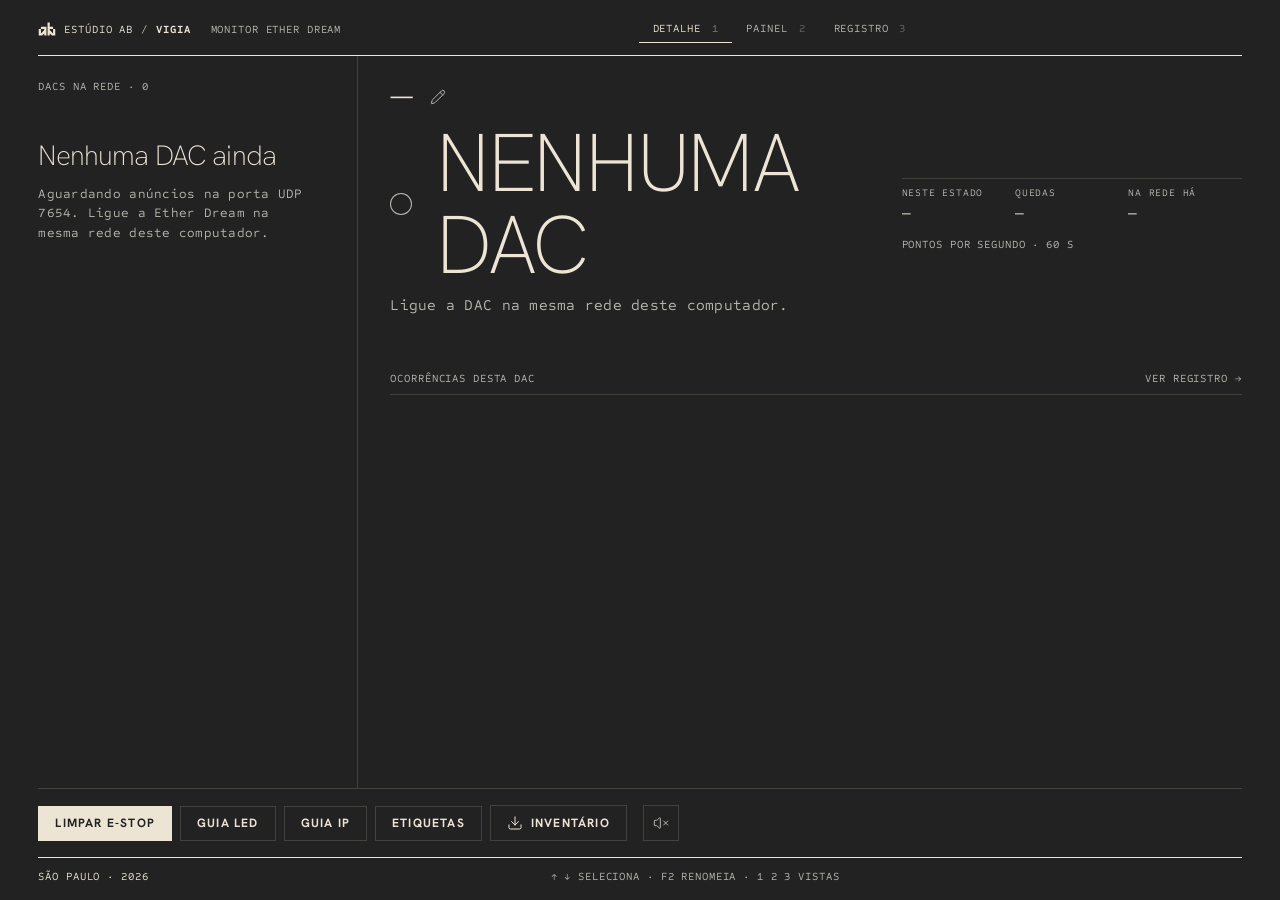
==== commit 21a1bec8: "Fontes distribuíveis: Hanken Grotesk e Sometype Mono (1.0.1) Troca a Neue Haas Grotesk Display (tria" ====
--- a/vigia/infra/web/static/index.html
+++ b/vigia/infra/web/static/index.html
@@ -7,6 +7,7 @@
 <title>Vigia</title>
 <link rel="icon" href="assets/favicon.svg" type="image/svg+xml">
 <link rel="stylesheet" href="colors_and_type.css">
+<link rel="stylesheet" href="fontes.css">
 <link rel="stylesheet" href="tema-escuro.css">
 <link rel="stylesheet" href="app.css">
 </head>
--- a/vigia/infra/web/static/fontes.css
+++ b/vigia/infra/web/static/fontes.css
@@ -0,0 +1,34 @@
+/* ─────────────────────────────────────────────────────────────────
+   Vigia — fontes distribuíveis
+   As fontes de marca não podem ir dentro de um aplicativo distribuído:
+   • Neue Haas Grotesk Display: arquivos trial da Linotype
+   • Calling Code: Dharma Type, todos os direitos reservados
+   No lugar delas, as substitutas que o próprio design system prevê
+   (edição artifact e fallback de --ab-font-mono), ambas SIL OFL 1.1:
+   • Hanken Grotesk → display e UI (peso 200 no display, tracking −0.03em)
+   • Sometype Mono  → corpo, legendas e rótulos
+   Licenças em fonts/OFL-*.txt. Carregar depois de colors_and_type.css.
+   ─────────────────────────────────────────────────────────────── */
+
+@font-face {
+  font-family: 'Hanken Grotesk';
+  font-weight: 100 900;
+  font-style: normal;
+  font-display: swap;
+  src: url('fonts/HankenGrotesk-VF.ttf') format('truetype');
+}
+
+@font-face {
+  font-family: 'Sometype Mono';
+  font-weight: 400 700;
+  font-style: normal;
+  font-display: swap;
+  src: url('fonts/SometypeMono-VF.ttf') format('truetype');
+}
+
+:root {
+  --ab-font-sans:    'Hanken Grotesk', 'Helvetica Neue', Helvetica, Arial, sans-serif;
+  --ab-font-mono:    'Sometype Mono', ui-monospace, 'SFMono-Regular', Menlo, monospace;
+  --ab-font-display: var(--ab-font-sans);
+  --ab-tracking-tight: -0.03em;
+}
